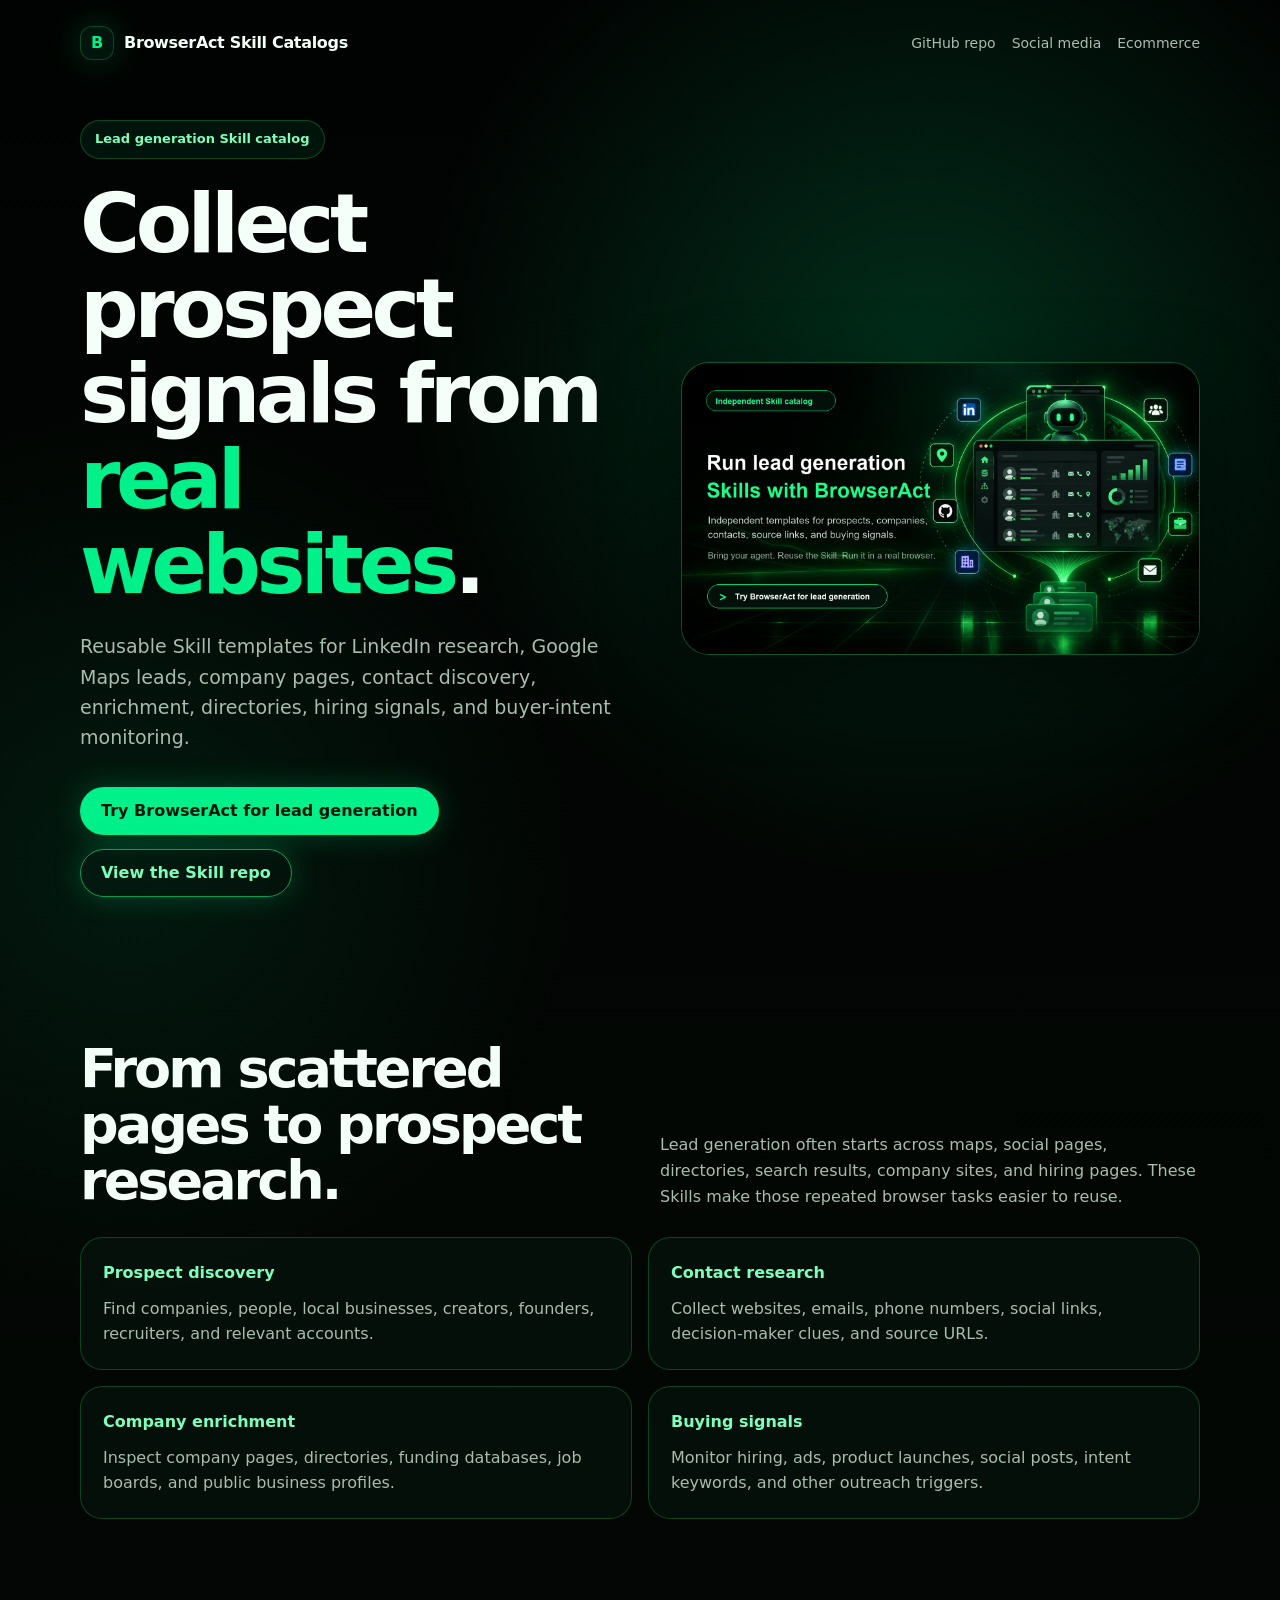
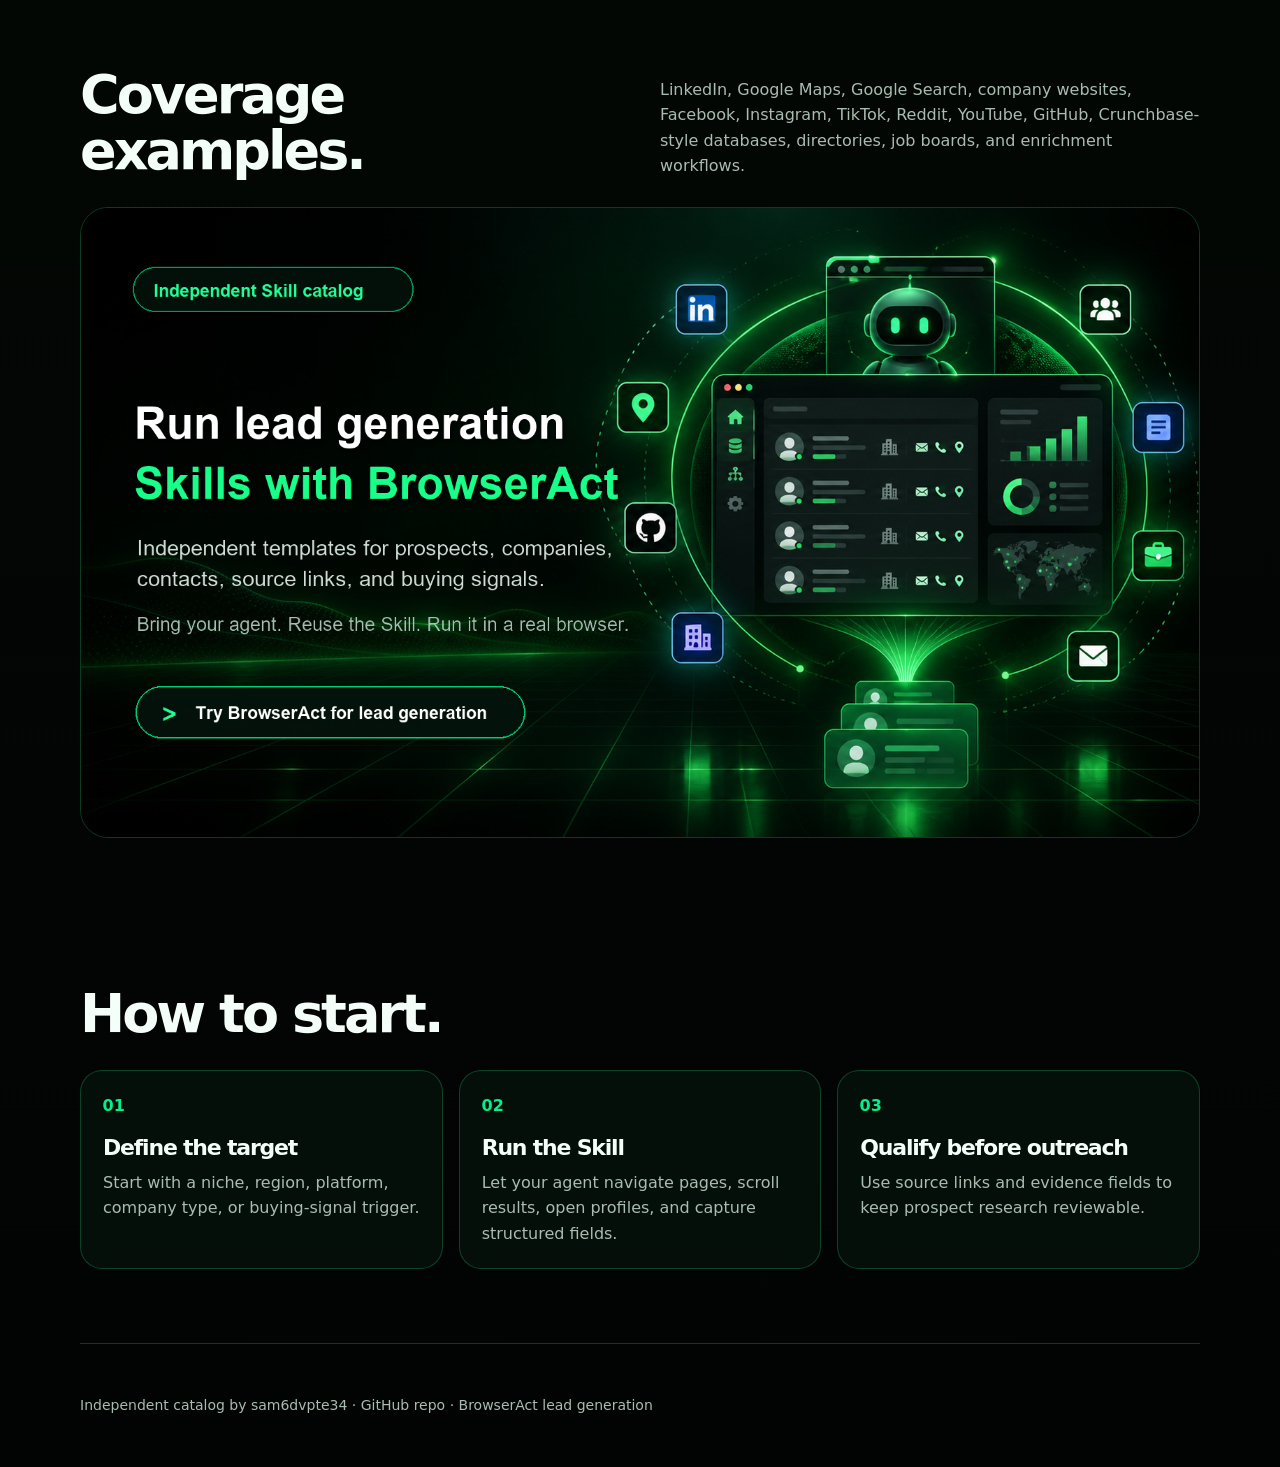
==== lead-generation.html @ 1c81ff91 "Create BrowserAct Skill landing pages" ====
<!doctype html>
<html lang="en">
  <head>
    <meta charset="utf-8" />
    <meta name="viewport" content="width=device-width, initial-scale=1" />
    <title>BrowserAct Skills for Lead Generation</title>
    <meta name="description" content="Independent BrowserAct Skill catalog for prospect discovery, company research, contact enrichment, and buying-signal monitoring." />
    <link rel="stylesheet" href="style.css" />
  </head>
  <body>
    <main class="page">
      <nav class="nav">
        <a class="brand" href="index.html"><span class="mark">B</span> BrowserAct Skill Catalogs</a>
        <div class="nav-links">
          <a href="https://github.com/sam6dvpte34/lead-generation-skill">GitHub repo</a>
          <a href="social-media.html">Social media</a>
          <a href="ecommerce.html">Ecommerce</a>
        </div>
      </nav>

      <section class="hero">
        <div>
          <span class="eyebrow">Lead generation Skill catalog</span>
          <h1>Collect prospect signals from <span class="gradient">real websites</span>.</h1>
          <p class="lead">Reusable Skill templates for LinkedIn research, Google Maps leads, company pages, contact discovery, enrichment, directories, hiring signals, and buyer-intent monitoring.</p>
          <div class="actions">
            <a class="button" href="https://www.browseract.com/lead-generation/?co-from=lead-generation">Try BrowserAct for lead generation</a>
            <a class="button secondary" href="https://github.com/sam6dvpte34/lead-generation-skill">View the Skill repo</a>
          </div>
        </div>
        <a class="hero-card" href="https://www.browseract.com/lead-generation/?co-from=lead-generation">
          <img src="assets/browseract-lead-generation.png" alt="BrowserAct lead generation Skill catalog" />
        </a>
      </section>

      <section class="section">
        <div class="section-head">
          <h2>From scattered pages to prospect research.</h2>
          <p>Lead generation often starts across maps, social pages, directories, search results, company sites, and hiring pages. These Skills make those repeated browser tasks easier to reuse.</p>
        </div>
        <div class="workflows">
          <div class="workflow"><strong>Prospect discovery</strong><p>Find companies, people, local businesses, creators, founders, recruiters, and relevant accounts.</p></div>
          <div class="workflow"><strong>Contact research</strong><p>Collect websites, emails, phone numbers, social links, decision-maker clues, and source URLs.</p></div>
          <div class="workflow"><strong>Company enrichment</strong><p>Inspect company pages, directories, funding databases, job boards, and public business profiles.</p></div>
          <div class="workflow"><strong>Buying signals</strong><p>Monitor hiring, ads, product launches, social posts, intent keywords, and other outreach triggers.</p></div>
        </div>
      </section>

      <section class="section">
        <div class="section-head">
          <h2>Coverage examples.</h2>
          <p>LinkedIn, Google Maps, Google Search, company websites, Facebook, Instagram, TikTok, Reddit, YouTube, GitHub, Crunchbase-style databases, directories, job boards, and enrichment workflows.</p>
        </div>
        <a class="banner" href="https://github.com/sam6dvpte34/lead-generation-skill"><img src="assets/browseract-lead-generation.png" alt="Lead generation catalog banner" /></a>
      </section>

      <section class="section">
        <div class="section-head">
          <h2>How to start.</h2>
        </div>
        <div class="steps">
          <div class="step"><h3>Define the target</h3><p>Start with a niche, region, platform, company type, or buying-signal trigger.</p></div>
          <div class="step"><h3>Run the Skill</h3><p>Let your agent navigate pages, scroll results, open profiles, and capture structured fields.</p></div>
          <div class="step"><h3>Qualify before outreach</h3><p>Use source links and evidence fields to keep prospect research reviewable.</p></div>
        </div>
      </section>

      <footer class="footer">
        Independent catalog by sam6dvpte34 · <a href="https://github.com/sam6dvpte34/lead-generation-skill">GitHub repo</a> · <a href="https://www.browseract.com/lead-generation/?co-from=lead-generation">BrowserAct lead generation</a>
      </footer>
    </main>
  </body>
</html>
---- style.css ----
:root {
  color-scheme: dark;
  --bg: #030704;
  --panel: #07140d;
  --panel-2: #0a1d12;
  --text: #f4fff9;
  --muted: #a9bcb0;
  --line: rgba(40, 255, 150, 0.22);
  --green: #00f08a;
  --green-2: #7cffbd;
  --shadow: rgba(0, 240, 138, 0.22);
}

* {
  box-sizing: border-box;
}

html {
  scroll-behavior: smooth;
}

body {
  margin: 0;
  background:
    radial-gradient(circle at 72% 12%, rgba(0, 240, 138, 0.18), transparent 32rem),
    radial-gradient(circle at 10% 28%, rgba(0, 120, 70, 0.18), transparent 28rem),
    linear-gradient(180deg, #010302 0%, var(--bg) 46%, #020403 100%);
  color: var(--text);
  font-family: Inter, ui-sans-serif, system-ui, -apple-system, BlinkMacSystemFont, "Segoe UI", sans-serif;
  line-height: 1.6;
}

a {
  color: inherit;
  text-decoration: none;
}

.page {
  width: min(1120px, calc(100% - 40px));
  margin: 0 auto;
}

.nav {
  display: flex;
  align-items: center;
  justify-content: space-between;
  gap: 20px;
  padding: 26px 0;
}

.brand {
  display: inline-flex;
  align-items: center;
  gap: 10px;
  font-weight: 800;
  letter-spacing: -0.02em;
}

.mark {
  display: grid;
  place-items: center;
  width: 34px;
  height: 34px;
  border: 1px solid var(--line);
  border-radius: 12px;
  background: rgba(0, 240, 138, 0.08);
  color: var(--green);
  box-shadow: 0 0 34px var(--shadow);
}

.nav-links {
  display: flex;
  gap: 16px;
  color: var(--muted);
  font-size: 14px;
}

.nav-links a:hover {
  color: var(--green-2);
}

.hero {
  display: grid;
  grid-template-columns: 1.04fr 0.96fr;
  gap: 38px;
  align-items: center;
  min-height: 620px;
  padding: 34px 0 70px;
}

.eyebrow {
  display: inline-flex;
  width: fit-content;
  align-items: center;
  gap: 8px;
  padding: 8px 14px;
  border: 1px solid var(--line);
  border-radius: 999px;
  background: rgba(0, 240, 138, 0.07);
  color: var(--green-2);
  font-size: 13px;
  font-weight: 700;
}

h1,
h2,
h3 {
  margin: 0;
  letter-spacing: -0.055em;
  line-height: 1.04;
}

h1 {
  margin-top: 22px;
  font-size: clamp(42px, 7vw, 82px);
}

h2 {
  font-size: clamp(32px, 4.3vw, 54px);
}

h3 {
  font-size: 22px;
}

.gradient {
  color: var(--green);
}

.lead {
  max-width: 660px;
  margin: 24px 0 0;
  color: var(--muted);
  font-size: 19px;
}

.actions {
  display: flex;
  flex-wrap: wrap;
  gap: 14px;
  margin-top: 34px;
}

.button {
  display: inline-flex;
  align-items: center;
  justify-content: center;
  min-height: 48px;
  padding: 0 20px;
  border: 1px solid rgba(0, 240, 138, 0.62);
  border-radius: 999px;
  background: var(--green);
  color: #00180c;
  font-weight: 800;
  box-shadow: 0 0 30px var(--shadow);
}

.button.secondary {
  background: transparent;
  color: var(--green-2);
}

.hero-card {
  position: relative;
  overflow: hidden;
  border: 1px solid var(--line);
  border-radius: 28px;
  background: linear-gradient(145deg, rgba(0, 240, 138, 0.09), rgba(255, 255, 255, 0.03));
  box-shadow: 0 24px 80px rgba(0, 0, 0, 0.46);
}

.hero-card img {
  display: block;
  width: 100%;
  aspect-ratio: 16 / 9;
  object-fit: cover;
}

.stats {
  display: grid;
  grid-template-columns: repeat(3, 1fr);
  gap: 14px;
  margin-top: 18px;
}

.stat,
.card,
.workflow,
.step,
.faq-item {
  border: 1px solid var(--line);
  border-radius: 22px;
  background: rgba(7, 20, 13, 0.72);
  backdrop-filter: blur(16px);
}

.stat {
  padding: 18px;
}

.number {
  display: block;
  color: var(--green);
  font-size: 28px;
  font-weight: 900;
}

.label {
  color: var(--muted);
  font-size: 13px;
}

.section {
  padding: 74px 0;
}

.section-head {
  display: flex;
  align-items: end;
  justify-content: space-between;
  gap: 24px;
  margin-bottom: 28px;
}

.section-head p {
  max-width: 540px;
  margin: 0;
  color: var(--muted);
}

.grid {
  display: grid;
  grid-template-columns: repeat(3, 1fr);
  gap: 18px;
}

.card {
  padding: 22px;
}

.card p,
.workflow p,
.step p,
.faq-item p {
  margin: 10px 0 0;
  color: var(--muted);
}

.card img {
  width: 100%;
  margin-bottom: 18px;
  border-radius: 16px;
}

.pill-list {
  display: flex;
  flex-wrap: wrap;
  gap: 8px;
  margin-top: 18px;
}

.pill {
  padding: 7px 10px;
  border: 1px solid var(--line);
  border-radius: 999px;
  color: var(--green-2);
  font-size: 12px;
}

.workflows {
  display: grid;
  grid-template-columns: repeat(2, 1fr);
  gap: 16px;
}

.workflow,
.step,
.faq-item {
  padding: 22px;
}

.workflow strong {
  color: var(--green-2);
}

.steps {
  display: grid;
  grid-template-columns: repeat(3, 1fr);
  gap: 16px;
  counter-reset: steps;
}

.step::before {
  counter-increment: steps;
  content: "0" counter(steps);
  display: inline-flex;
  margin-bottom: 18px;
  color: var(--green);
  font-weight: 900;
}

.banner {
  display: block;
  overflow: hidden;
  border: 1px solid var(--line);
  border-radius: 28px;
}

.banner img {
  display: block;
  width: 100%;
}

.faq {
  display: grid;
  grid-template-columns: repeat(2, 1fr);
  gap: 16px;
}

.footer {
  padding: 50px 0;
  border-top: 1px solid var(--line);
  color: var(--muted);
  font-size: 14px;
}

@media (max-width: 860px) {
  .nav {
    align-items: flex-start;
    flex-direction: column;
  }

  .hero,
  .grid,
  .workflows,
  .steps,
  .faq {
    grid-template-columns: 1fr;
  }

  .stats {
    grid-template-columns: 1fr;
  }

  .section-head {
    align-items: flex-start;
    flex-direction: column;
  }
}
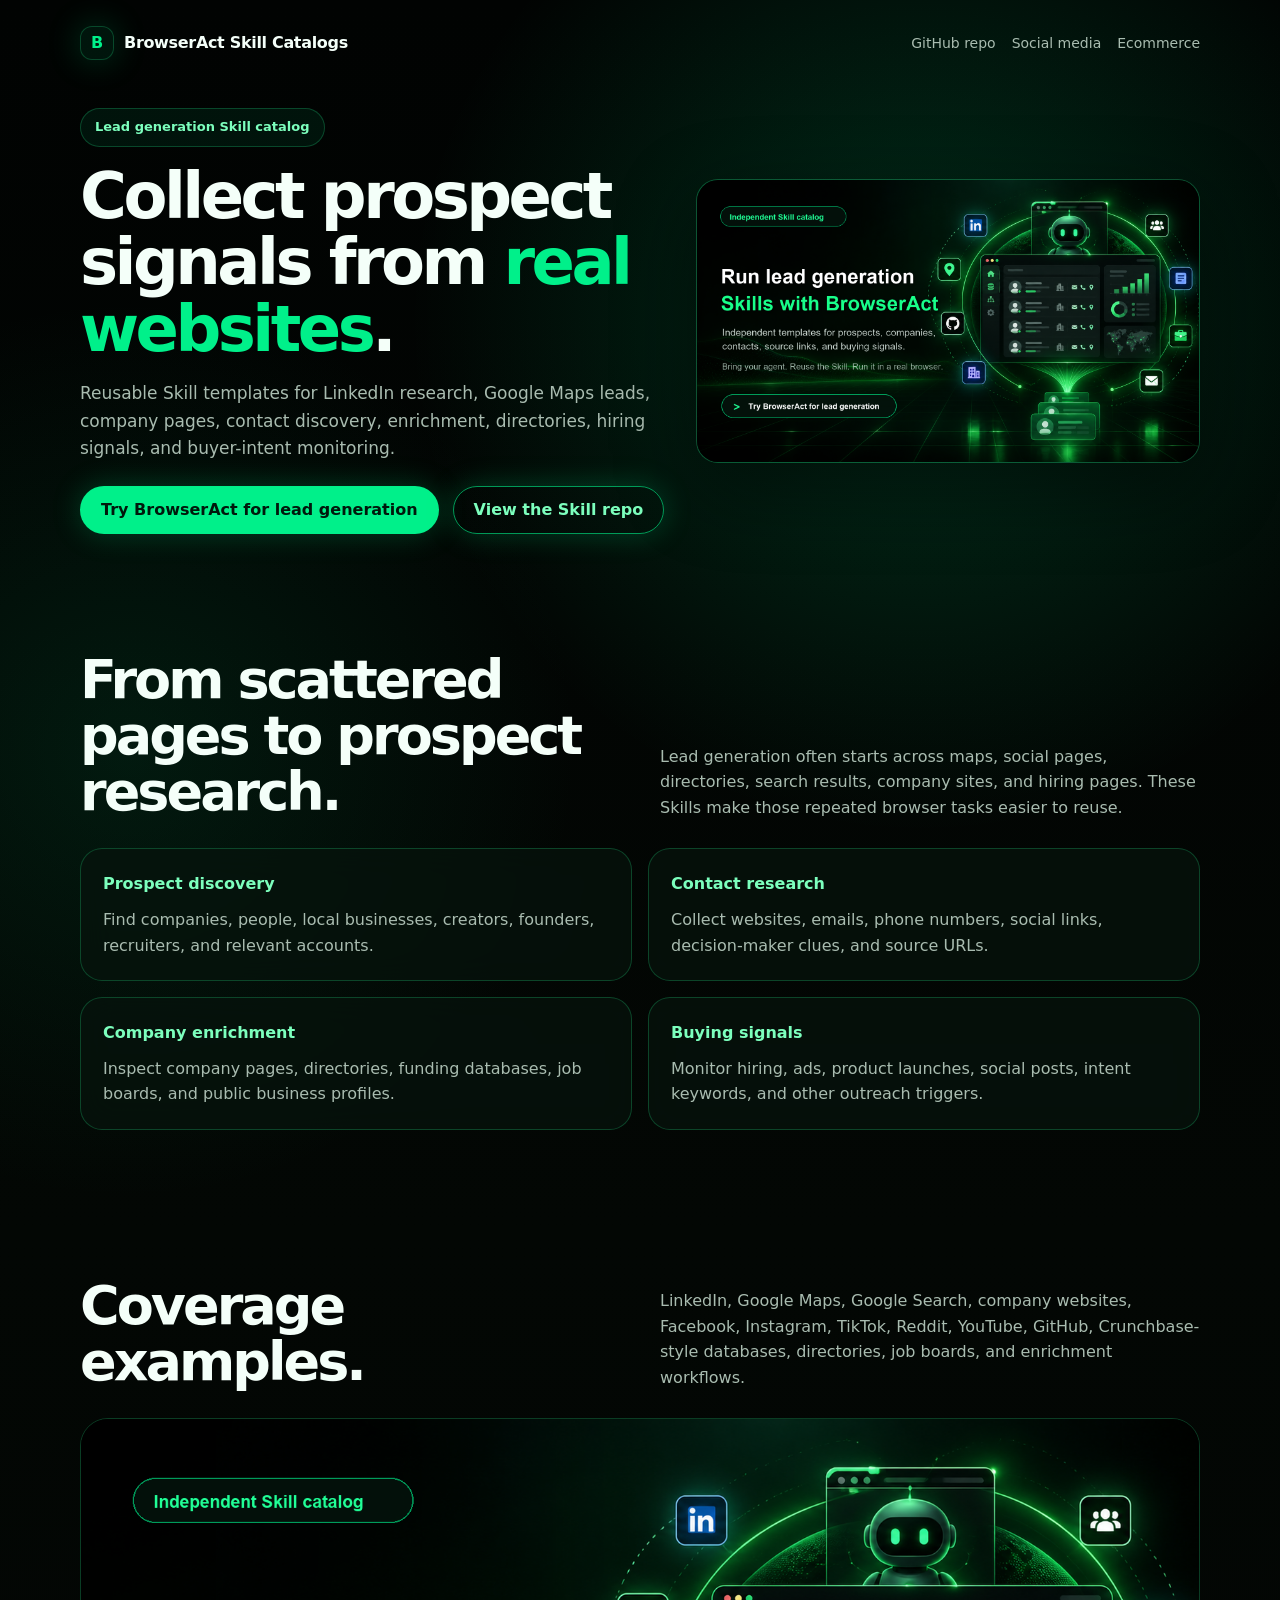
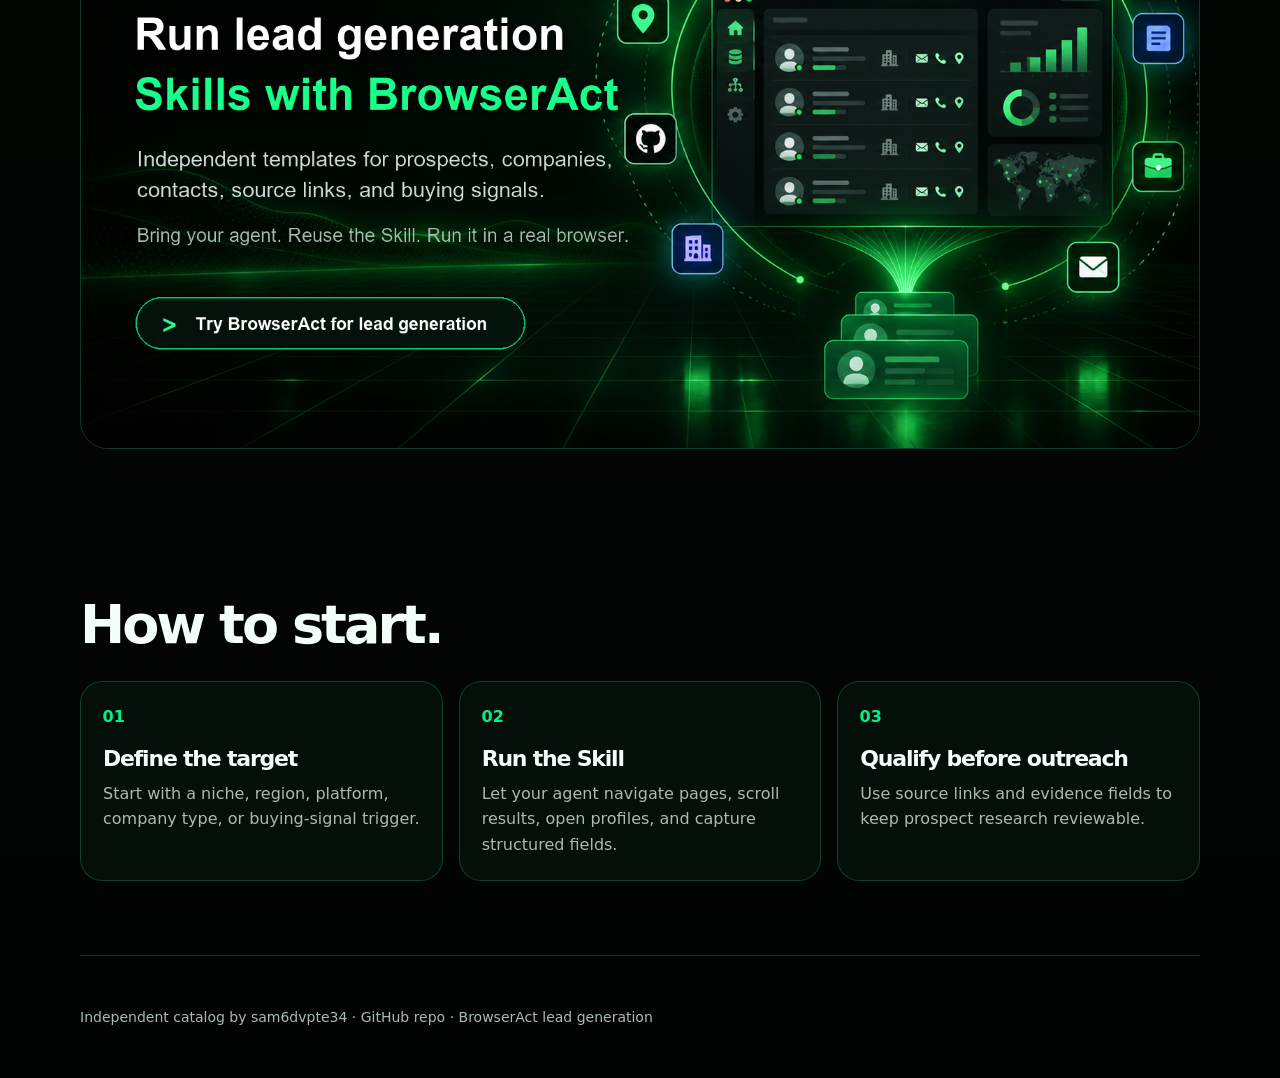
==== commit e698c49a: "Shorten scene landing page hero sections" ====
--- a/lead-generation.html
+++ b/lead-generation.html
@@ -18,7 +18,7 @@
         </div>
       </nav>
 
-      <section class="hero">
+      <section class="hero scene-hero">
         <div>
           <span class="eyebrow">Lead generation Skill catalog</span>
           <h1>Collect prospect signals from <span class="gradient">real websites</span>.</h1>
--- a/style.css
+++ b/style.css
@@ -88,6 +88,13 @@
   padding: 34px 0 70px;
 }
 
+.scene-hero {
+  grid-template-columns: 1fr 0.86fr;
+  gap: 30px;
+  min-height: auto;
+  padding: 22px 0 44px;
+}
+
 .eyebrow {
   display: inline-flex;
   width: fit-content;
@@ -115,6 +122,11 @@
   font-size: clamp(42px, 7vw, 82px);
 }
 
+.scene-hero h1 {
+  margin-top: 16px;
+  font-size: clamp(38px, 5.4vw, 64px);
+}
+
 h2 {
   font-size: clamp(32px, 4.3vw, 54px);
 }
@@ -134,11 +146,21 @@
   font-size: 19px;
 }
 
+.scene-hero .lead {
+  max-width: 620px;
+  margin-top: 18px;
+  font-size: 17px;
+}
+
 .actions {
   display: flex;
   flex-wrap: wrap;
   gap: 14px;
   margin-top: 34px;
+}
+
+.scene-hero .actions {
+  margin-top: 24px;
 }
 
 .button {
@@ -176,6 +198,10 @@
   object-fit: cover;
 }
 
+.scene-hero .hero-card {
+  border-radius: 22px;
+}
+
 .stats {
   display: grid;
   grid-template-columns: repeat(3, 1fr);
